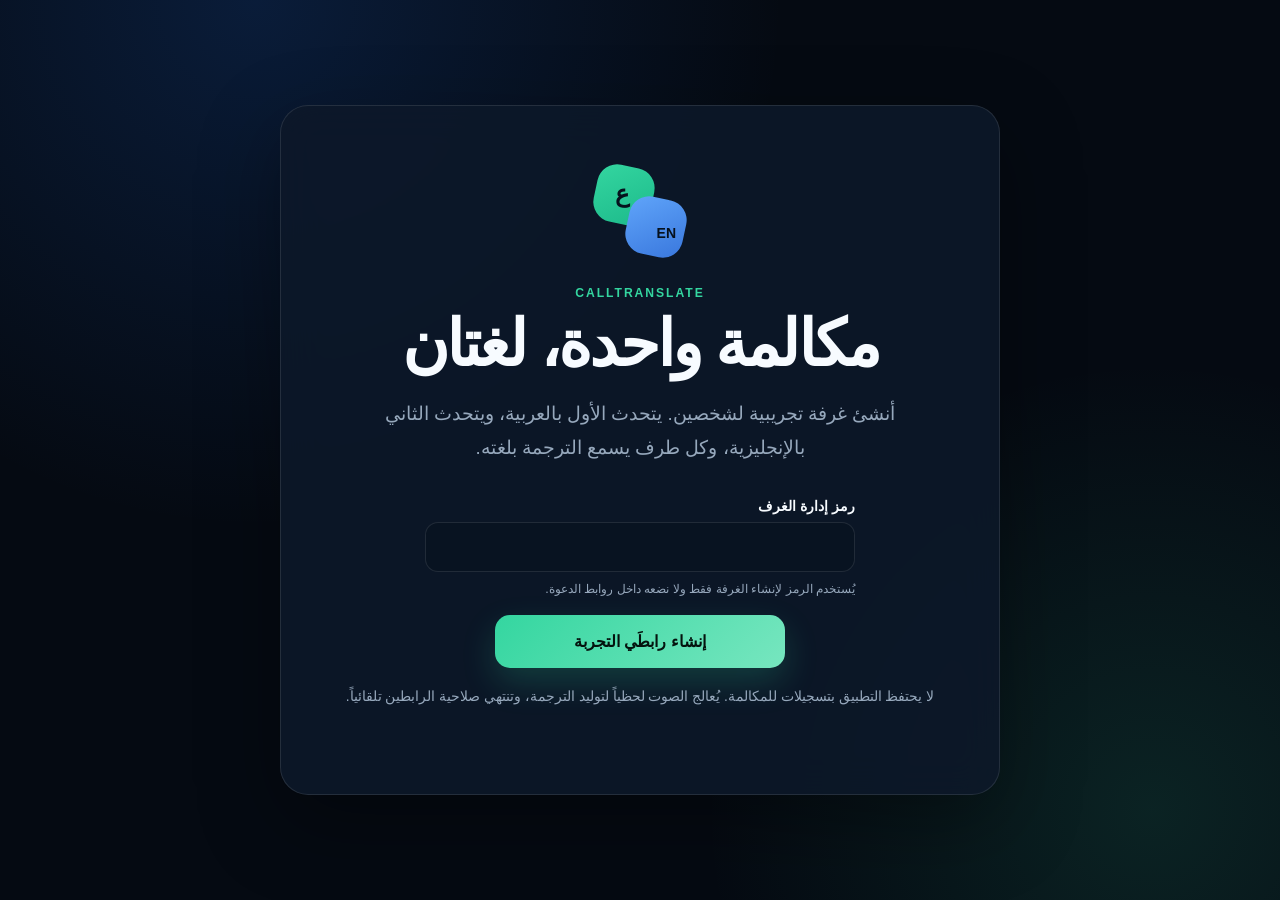
==== static/index.html @ dfcd14ac "Build secure realtime translated WebRTC calls" ====
<!doctype html>
<html lang="ar" dir="rtl">
  <head>
    <meta charset="utf-8">
    <meta name="viewport" content="width=device-width, initial-scale=1, viewport-fit=cover">
    <meta name="theme-color" content="#08111f">
    <title>Calltranslate — مكالمة مترجمة</title>
    <link rel="icon" href="/static/favicon.svg" type="image/svg+xml">
    <link rel="stylesheet" href="/static/styles.css">
  </head>
  <body class="lobby-page">
    <main class="lobby-shell">
      <section class="hero-card">
        <div class="brand-mark" aria-hidden="true">
          <span>ع</span>
          <span>EN</span>
        </div>
        <p class="eyebrow">CALLTRANSLATE</p>
        <h1>مكالمة واحدة، لغتان</h1>
        <p class="hero-copy">
          أنشئ غرفة تجريبية لشخصين. يتحدث الأول بالعربية، ويتحدث الثاني
          بالإنجليزية، وكل طرف يسمع الترجمة بلغته.
        </p>

        <form class="room-form" id="createRoomForm">
          <label class="field-label" for="adminToken">رمز إدارة الغرف</label>
          <input
            class="admin-token-input"
            id="adminToken"
            name="admin-token"
            type="password"
            required
            autocomplete="off"
            autocapitalize="none"
            spellcheck="false"
            aria-describedby="adminTokenHint"
          >
          <p class="field-hint" id="adminTokenHint">
            يُستخدم الرمز لإنشاء الغرفة فقط ولا نضعه داخل روابط الدعوة.
          </p>
          <button class="primary-button large" id="createRoomButton" type="submit">
            إنشاء رابطَي التجربة
          </button>
        </form>
        <p class="privacy-note">
          لا يحتفظ التطبيق بتسجيلات للمكالمة. يُعالج الصوت لحظياً لتوليد
          الترجمة، وتنتهي صلاحية الرابطين تلقائياً.
        </p>
        <p class="inline-message" id="lobbyMessage" role="status" aria-live="polite"></p>
      </section>

      <section
        class="links-panel hidden"
        id="linksPanel"
        aria-labelledby="linksTitle"
        tabindex="-1"
      >
        <div class="panel-heading">
          <div>
            <p class="eyebrow">الغرفة جاهزة</p>
            <h2 id="linksTitle">أرسل كل رابط إلى صاحبه</h2>
          </div>
          <span class="expiry-badge" id="expiryBadge"></span>
        </div>

        <article class="link-card arabic-card">
          <div class="language-icon">ع</div>
          <div class="link-content">
            <h3>المتحدث بالعربية</h3>
            <p>يتحدث بالعربية ويسمع رد الطرف الآخر مترجماً للعربية.</p>
            <div class="link-row">
              <input id="arabicLink" type="text" readonly aria-label="رابط المتحدث بالعربية">
              <button class="copy-button" type="button" data-copy-target="arabicLink">نسخ</button>
            </div>
          </div>
        </article>

        <article class="link-card english-card" lang="en" dir="ltr">
          <div class="language-icon">EN</div>
          <div class="link-content">
            <h3>English speaker</h3>
            <p>Speaks English and hears the other person translated into English.</p>
            <div class="link-row" dir="ltr">
              <input id="englishLink" type="text" readonly aria-label="English speaker link">
              <button class="copy-button" type="button" data-copy-target="englishLink">Copy</button>
            </div>
          </div>
        </article>

        <button class="secondary-button" id="newRoomButton" type="button">
          إنشاء غرفة جديدة
        </button>
      </section>
    </main>

    <script src="/static/lobby.js" defer></script>
  </body>
</html>
---- static/styles.css ----
:root {
  color-scheme: dark;
  --background: #050a12;
  --surface: rgba(13, 25, 42, 0.88);
  --surface-strong: #111f34;
  --surface-soft: #15263f;
  --line: rgba(255, 255, 255, 0.1);
  --text: #f7fbff;
  --muted: #96a8bc;
  --accent: #34d6a0;
  --accent-strong: #16b981;
  --blue: #60a5fa;
  --danger: #f05b6d;
  --warning: #f2ba4a;
  --shadow: 0 28px 80px rgba(0, 0, 0, 0.35);
  font-family:
    Inter, ui-sans-serif, -apple-system, BlinkMacSystemFont, "Segoe UI",
    "Noto Sans Arabic", Tahoma, Arial, sans-serif;
}

* {
  box-sizing: border-box;
}

html {
  min-height: 100%;
  background: var(--background);
}

body {
  min-height: 100vh;
  margin: 0;
  color: var(--text);
  background:
    radial-gradient(circle at 20% 0%, rgba(31, 111, 235, 0.18), transparent 33rem),
    radial-gradient(circle at 90% 90%, rgba(52, 214, 160, 0.12), transparent 28rem),
    var(--background);
}

button,
input {
  font: inherit;
}

button {
  -webkit-tap-highlight-color: transparent;
}

.hidden {
  display: none !important;
}

.lobby-page {
  display: grid;
  place-items: center;
  padding:
    max(24px, env(safe-area-inset-top))
    max(18px, env(safe-area-inset-right))
    max(24px, env(safe-area-inset-bottom))
    max(18px, env(safe-area-inset-left));
}

.lobby-shell {
  width: min(720px, 100%);
}

.hero-card,
.links-panel,
.captions-panel {
  border: 1px solid var(--line);
  border-radius: 28px;
  background: var(--surface);
  box-shadow: var(--shadow);
  backdrop-filter: blur(20px);
  -webkit-backdrop-filter: blur(20px);
}

.hero-card {
  padding: clamp(28px, 7vw, 58px);
  text-align: center;
}

.brand-mark {
  position: relative;
  display: grid;
  place-items: center;
  width: 94px;
  height: 94px;
  margin: 0 auto 28px;
}

.brand-mark::before,
.brand-mark::after {
  position: absolute;
  display: grid;
  place-items: center;
  width: 58px;
  height: 58px;
  border-radius: 20px;
  content: "";
  transform: rotate(12deg);
}

.brand-mark::before {
  inset: 2px auto auto 2px;
  background: linear-gradient(145deg, var(--accent), #1cb98a);
}

.brand-mark::after {
  inset: auto 2px 2px auto;
  background: linear-gradient(145deg, var(--blue), #3977dd);
}

.brand-mark span {
  position: absolute;
  z-index: 1;
  font-weight: 800;
  color: #06111d;
}

.brand-mark span:first-child {
  top: 16px;
  left: 22px;
  font-size: 24px;
}

.brand-mark span:last-child {
  right: 11px;
  bottom: 17px;
  font-size: 14px;
}

.eyebrow {
  margin: 0 0 10px;
  color: var(--accent);
  font-size: 0.76rem;
  font-weight: 800;
  letter-spacing: 0.16em;
}

h1,
h2,
h3,
p {
  margin-top: 0;
}

.hero-card h1 {
  margin-bottom: 18px;
  font-size: clamp(2.1rem, 8vw, 4rem);
  line-height: 1.08;
  letter-spacing: -0.045em;
}

.hero-copy {
  max-width: 540px;
  margin: 0 auto 32px;
  color: var(--muted);
  font-size: clamp(1rem, 2.5vw, 1.17rem);
  line-height: 1.85;
}

.room-form {
  width: min(100%, 430px);
  margin: 0 auto;
  text-align: start;
}

.field-label {
  display: block;
  margin-bottom: 8px;
  color: var(--text);
  font-size: 0.88rem;
  font-weight: 750;
}

.admin-token-input {
  width: 100%;
  min-height: 50px;
  padding: 12px 14px;
  border: 1px solid var(--line);
  border-radius: 13px;
  color: var(--text);
  background: #081321;
  direction: ltr;
}

.admin-token-input[aria-invalid="true"] {
  border-color: var(--danger);
}

.field-hint {
  margin: 8px 0 16px;
  color: var(--muted);
  font-size: 0.78rem;
  line-height: 1.55;
}

.room-form .primary-button {
  display: block;
  margin-inline: auto;
}

.primary-button,
.secondary-button,
.copy-button {
  border: 0;
  border-radius: 15px;
  cursor: pointer;
  font-weight: 750;
  transition:
    transform 150ms ease,
    background 150ms ease,
    opacity 150ms ease;
}

.primary-button {
  color: #04130e;
  background: linear-gradient(135deg, var(--accent), #77e6bf);
  box-shadow: 0 14px 34px rgba(52, 214, 160, 0.2);
}

.primary-button.large {
  min-width: min(100%, 290px);
  padding: 17px 24px;
  font-size: 1.02rem;
}

.secondary-button {
  width: 100%;
  padding: 14px 20px;
  color: var(--text);
  background: var(--surface-soft);
}

.primary-button:hover,
.secondary-button:hover,
.copy-button:hover {
  transform: translateY(-1px);
}

.primary-button:active,
.secondary-button:active,
.copy-button:active {
  transform: translateY(1px);
}

button:disabled {
  cursor: not-allowed;
  opacity: 0.5;
  transform: none !important;
}

button:focus-visible,
input:focus-visible,
a:focus-visible {
  outline: 3px solid rgba(96, 165, 250, 0.75);
  outline-offset: 3px;
}

.privacy-note,
.inline-message {
  color: var(--muted);
  font-size: 0.86rem;
}

.privacy-note {
  margin: 20px 0 0;
}

.inline-message {
  min-height: 1.3em;
  margin: 14px 0 0;
}

.inline-message.error {
  color: #ff9ba7;
}

.links-panel {
  margin-top: 20px;
  padding: clamp(22px, 5vw, 36px);
}

.panel-heading {
  display: flex;
  gap: 18px;
  align-items: flex-start;
  justify-content: space-between;
  margin-bottom: 24px;
}

.panel-heading h2 {
  margin-bottom: 0;
  font-size: clamp(1.35rem, 4vw, 1.8rem);
}

.expiry-badge,
.role-badge {
  flex: 0 0 auto;
  padding: 8px 11px;
  border: 1px solid var(--line);
  border-radius: 999px;
  color: var(--muted);
  background: rgba(255, 255, 255, 0.04);
  font-size: 0.78rem;
  font-weight: 700;
}

.link-card {
  display: flex;
  gap: 17px;
  align-items: flex-start;
  margin-bottom: 14px;
  padding: 20px;
  border: 1px solid var(--line);
  border-radius: 20px;
  background: rgba(255, 255, 255, 0.035);
}

.language-icon {
  display: grid;
  flex: 0 0 48px;
  place-items: center;
  width: 48px;
  height: 48px;
  border-radius: 16px;
  color: #06111d;
  background: var(--accent);
  font-weight: 900;
}

.english-card .language-icon {
  background: var(--blue);
  font-size: 0.78rem;
}

.english-card {
  text-align: left;
}

.link-content {
  min-width: 0;
  flex: 1;
}

.link-content h3 {
  margin-bottom: 5px;
  font-size: 1rem;
}

.link-content p {
  margin-bottom: 13px;
  color: var(--muted);
  font-size: 0.86rem;
  line-height: 1.6;
}

.link-row {
  display: flex;
  gap: 8px;
}

.link-row input {
  min-width: 0;
  flex: 1;
  padding: 11px 12px;
  border: 1px solid var(--line);
  border-radius: 11px;
  color: #dbe9f7;
  background: #081321;
  direction: ltr;
  font-size: 0.78rem;
}

.copy-button {
  padding: 0 15px;
  color: var(--text);
  background: #25405f;
}

.links-panel .secondary-button {
  margin-top: 8px;
}

.call-page {
  padding:
    max(20px, env(safe-area-inset-top))
    max(16px, env(safe-area-inset-right))
    max(24px, env(safe-area-inset-bottom))
    max(16px, env(safe-area-inset-left));
}

.call-shell {
  width: min(680px, 100%);
  margin: 0 auto;
}

.call-header {
  display: flex;
  align-items: center;
  justify-content: space-between;
  margin-bottom: 26px;
}

.wordmark {
  color: var(--text);
  font-size: 1rem;
  font-weight: 850;
  letter-spacing: -0.02em;
  text-decoration: none;
}

.call-stage {
  display: flex;
  min-height: 440px;
  flex-direction: column;
  align-items: center;
  justify-content: center;
  padding: 30px 10px;
  text-align: center;
}

.connection-orbit {
  position: relative;
  display: grid;
  place-items: center;
  width: 154px;
  height: 154px;
  margin-bottom: 30px;
  border: 1px solid rgba(52, 214, 160, 0.17);
  border-radius: 50%;
  background: radial-gradient(circle, rgba(52, 214, 160, 0.1), transparent 65%);
}

.connection-orbit::before,
.connection-orbit::after {
  position: absolute;
  border: 1px solid rgba(52, 214, 160, 0.15);
  border-radius: inherit;
  content: "";
  opacity: 0;
}

.connection-orbit::before {
  inset: -13px;
}

.connection-orbit::after {
  inset: -28px;
}

.connection-orbit.connecting::before,
.connection-orbit.live::before,
.connection-orbit.live::after {
  animation: ripple 2.2s ease-out infinite;
}

.connection-orbit.live::after {
  animation-delay: 0.8s;
}

@keyframes ripple {
  0% {
    opacity: 0.65;
    transform: scale(0.85);
  }
  100% {
    opacity: 0;
    transform: scale(1.18);
  }
}

.participant-avatar {
  display: grid;
  place-items: center;
  width: 104px;
  height: 104px;
  border-radius: 34px;
  color: #04130e;
  background: linear-gradient(145deg, var(--accent), #79ecc3);
  box-shadow: 0 20px 55px rgba(52, 214, 160, 0.2);
  font-size: 2.2rem;
  font-weight: 900;
}

.call-stage h1 {
  margin-bottom: 10px;
  font-size: clamp(1.65rem, 7vw, 2.55rem);
  letter-spacing: -0.035em;
}

.status-line {
  min-height: 1.6em;
  margin-bottom: 6px;
  color: var(--muted);
}

.call-timer {
  margin-bottom: 25px;
  color: #d8e4ef;
  font-variant-numeric: tabular-nums;
  letter-spacing: 0.08em;
}

.call-controls {
  display: flex;
  gap: 28px;
  align-items: center;
  justify-content: center;
}

.round-control {
  display: flex;
  width: 78px;
  border: 0;
  color: var(--text);
  background: transparent;
  cursor: pointer;
  flex-direction: column;
  gap: 8px;
  align-items: center;
  font-size: 0.78rem;
}

.control-icon {
  display: grid;
  place-items: center;
  width: 58px;
  height: 58px;
  border-radius: 50%;
  background: var(--surface-soft);
  font-size: 1.2rem;
}

.round-control[aria-pressed="true"] .control-icon {
  color: #07101d;
  background: var(--warning);
}

.round-control.danger .control-icon {
  background: var(--danger);
  font-size: 1.55rem;
  transform: rotate(-25deg);
}

.captions-panel {
  padding: 22px;
}

.captions-heading {
  display: flex;
  align-items: center;
  justify-content: space-between;
  margin-bottom: 17px;
}

.captions-heading h2 {
  margin: 0;
  font-size: 1.05rem;
}

.live-indicator {
  display: inline-flex;
  gap: 6px;
  align-items: center;
  color: var(--muted);
  font-size: 0.72rem;
  font-weight: 750;
}

.live-indicator i {
  width: 7px;
  height: 7px;
  border-radius: 50%;
  background: var(--muted);
}

.live-indicator.active i {
  background: var(--accent);
  box-shadow: 0 0 0 5px rgba(52, 214, 160, 0.1);
}

.caption-block {
  min-height: 94px;
  padding: 16px;
  border: 1px solid var(--line);
  border-radius: 16px;
  background: rgba(255, 255, 255, 0.03);
}

.caption-block + .caption-block {
  margin-top: 10px;
}

.translated-caption {
  border-color: rgba(52, 214, 160, 0.22);
  background: rgba(52, 214, 160, 0.055);
}

.caption-label {
  display: block;
  margin-bottom: 8px;
  color: var(--muted);
  font-size: 0.7rem;
  font-weight: 800;
  letter-spacing: 0.07em;
  text-transform: uppercase;
}

.caption-block p {
  min-height: 1.5em;
  margin: 0;
  color: #dde8f4;
  line-height: 1.65;
  white-space: pre-wrap;
}

.caption-block p[dir="ltr"] {
  text-align: left;
}

.caption-block p[dir="rtl"] {
  text-align: right;
}

.translated-caption p {
  color: var(--text);
  font-size: 1.05rem;
  font-weight: 650;
}

.headset-note {
  margin: 16px auto 0;
  color: var(--muted);
  font-size: 0.8rem;
  line-height: 1.65;
  text-align: center;
}

.error-banner {
  margin: 0 0 15px;
  padding: 13px 15px;
  border: 1px solid rgba(240, 91, 109, 0.35);
  border-radius: 14px;
  color: #ffc3ca;
  background: rgba(240, 91, 109, 0.09);
  font-size: 0.86rem;
  line-height: 1.6;
}

@media (max-width: 560px) {
  .hero-card,
  .links-panel,
  .captions-panel {
    border-radius: 22px;
  }

  .panel-heading {
    flex-direction: column;
  }

  .link-card {
    padding: 16px;
  }

  .language-icon {
    flex-basis: 42px;
    width: 42px;
    height: 42px;
    border-radius: 14px;
  }

  .link-row {
    flex-direction: column;
  }

  .copy-button {
    padding: 11px 14px;
  }

  .call-stage {
    min-height: 400px;
  }

  .connection-orbit {
    width: 136px;
    height: 136px;
  }

  .participant-avatar {
    width: 92px;
    height: 92px;
    border-radius: 30px;
  }
}

@media (prefers-reduced-motion: reduce) {
  *,
  *::before,
  *::after {
    scroll-behavior: auto !important;
    animation-duration: 0.01ms !important;
    animation-iteration-count: 1 !important;
    transition-duration: 0.01ms !important;
  }
}
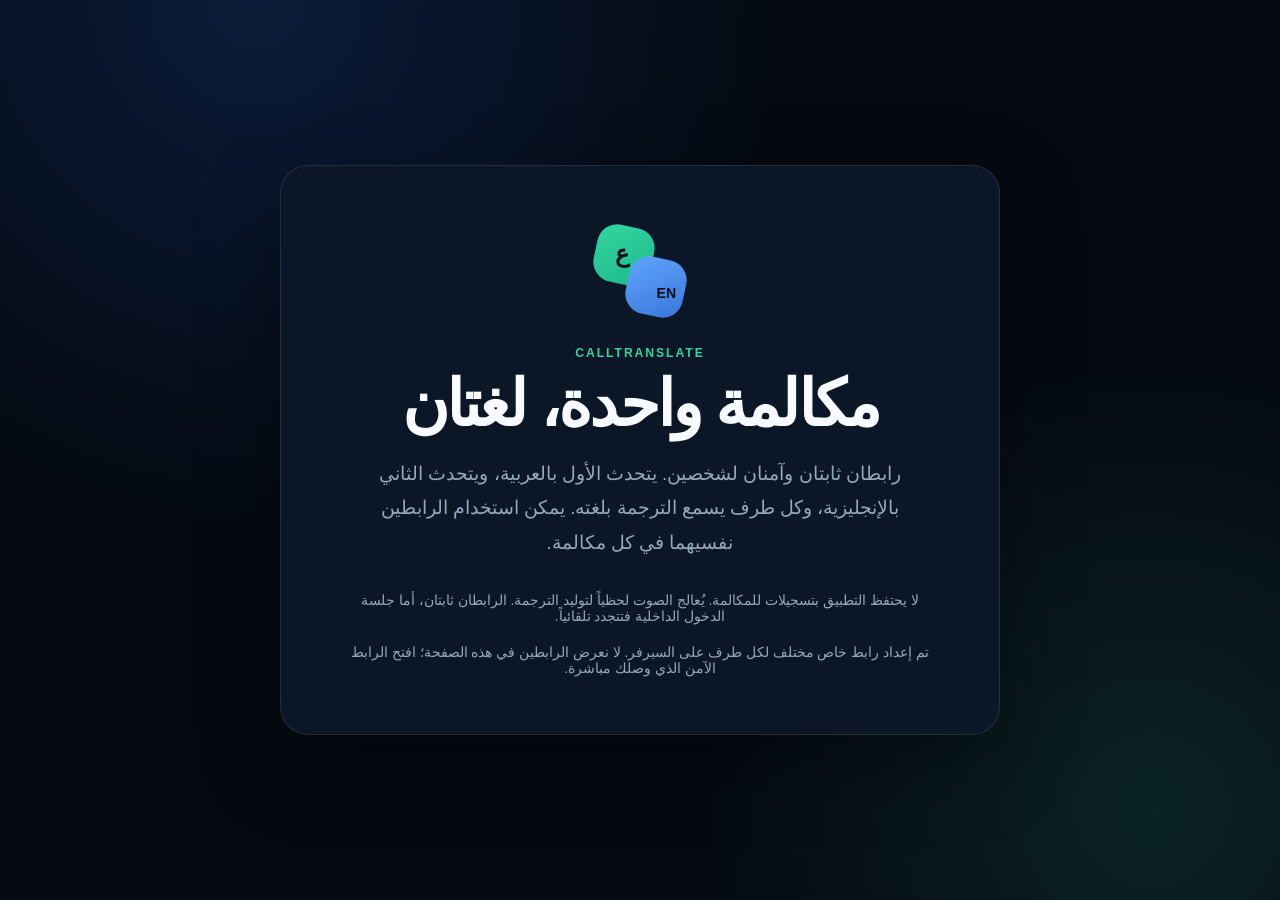
==== commit eae487f1: "Add permanent HTTPS participant links" ====
--- a/static/index.html
+++ b/static/index.html
@@ -18,81 +18,19 @@
         <p class="eyebrow">CALLTRANSLATE</p>
         <h1>مكالمة واحدة، لغتان</h1>
         <p class="hero-copy">
-          أنشئ غرفة تجريبية لشخصين. يتحدث الأول بالعربية، ويتحدث الثاني
-          بالإنجليزية، وكل طرف يسمع الترجمة بلغته.
+          رابطان ثابتان وآمنان لشخصين. يتحدث الأول بالعربية، ويتحدث الثاني
+          بالإنجليزية، وكل طرف يسمع الترجمة بلغته. يمكن استخدام الرابطين
+          نفسيهما في كل مكالمة.
         </p>
-
-        <form class="room-form" id="createRoomForm">
-          <label class="field-label" for="adminToken">رمز إدارة الغرف</label>
-          <input
-            class="admin-token-input"
-            id="adminToken"
-            name="admin-token"
-            type="password"
-            required
-            autocomplete="off"
-            autocapitalize="none"
-            spellcheck="false"
-            aria-describedby="adminTokenHint"
-          >
-          <p class="field-hint" id="adminTokenHint">
-            يُستخدم الرمز لإنشاء الغرفة فقط ولا نضعه داخل روابط الدعوة.
-          </p>
-          <button class="primary-button large" id="createRoomButton" type="submit">
-            إنشاء رابطَي التجربة
-          </button>
-        </form>
         <p class="privacy-note">
           لا يحتفظ التطبيق بتسجيلات للمكالمة. يُعالج الصوت لحظياً لتوليد
-          الترجمة، وتنتهي صلاحية الرابطين تلقائياً.
+          الترجمة. الرابطان ثابتان، أما جلسة الدخول الداخلية فتتجدد تلقائياً.
         </p>
-        <p class="inline-message" id="lobbyMessage" role="status" aria-live="polite"></p>
-      </section>
-
-      <section
-        class="links-panel hidden"
-        id="linksPanel"
-        aria-labelledby="linksTitle"
-        tabindex="-1"
-      >
-        <div class="panel-heading">
-          <div>
-            <p class="eyebrow">الغرفة جاهزة</p>
-            <h2 id="linksTitle">أرسل كل رابط إلى صاحبه</h2>
-          </div>
-          <span class="expiry-badge" id="expiryBadge"></span>
-        </div>
-
-        <article class="link-card arabic-card">
-          <div class="language-icon">ع</div>
-          <div class="link-content">
-            <h3>المتحدث بالعربية</h3>
-            <p>يتحدث بالعربية ويسمع رد الطرف الآخر مترجماً للعربية.</p>
-            <div class="link-row">
-              <input id="arabicLink" type="text" readonly aria-label="رابط المتحدث بالعربية">
-              <button class="copy-button" type="button" data-copy-target="arabicLink">نسخ</button>
-            </div>
-          </div>
-        </article>
-
-        <article class="link-card english-card" lang="en" dir="ltr">
-          <div class="language-icon">EN</div>
-          <div class="link-content">
-            <h3>English speaker</h3>
-            <p>Speaks English and hears the other person translated into English.</p>
-            <div class="link-row" dir="ltr">
-              <input id="englishLink" type="text" readonly aria-label="English speaker link">
-              <button class="copy-button" type="button" data-copy-target="englishLink">Copy</button>
-            </div>
-          </div>
-        </article>
-
-        <button class="secondary-button" id="newRoomButton" type="button">
-          إنشاء غرفة جديدة
-        </button>
+        <p class="privacy-note">
+          تم إعداد رابط خاص مختلف لكل طرف على السيرفر. لا نعرض الرابطين في
+          هذه الصفحة؛ افتح الرابط الآمن الذي وصلك مباشرة.
+        </p>
       </section>
     </main>
-
-    <script src="/static/lobby.js" defer></script>
   </body>
 </html>
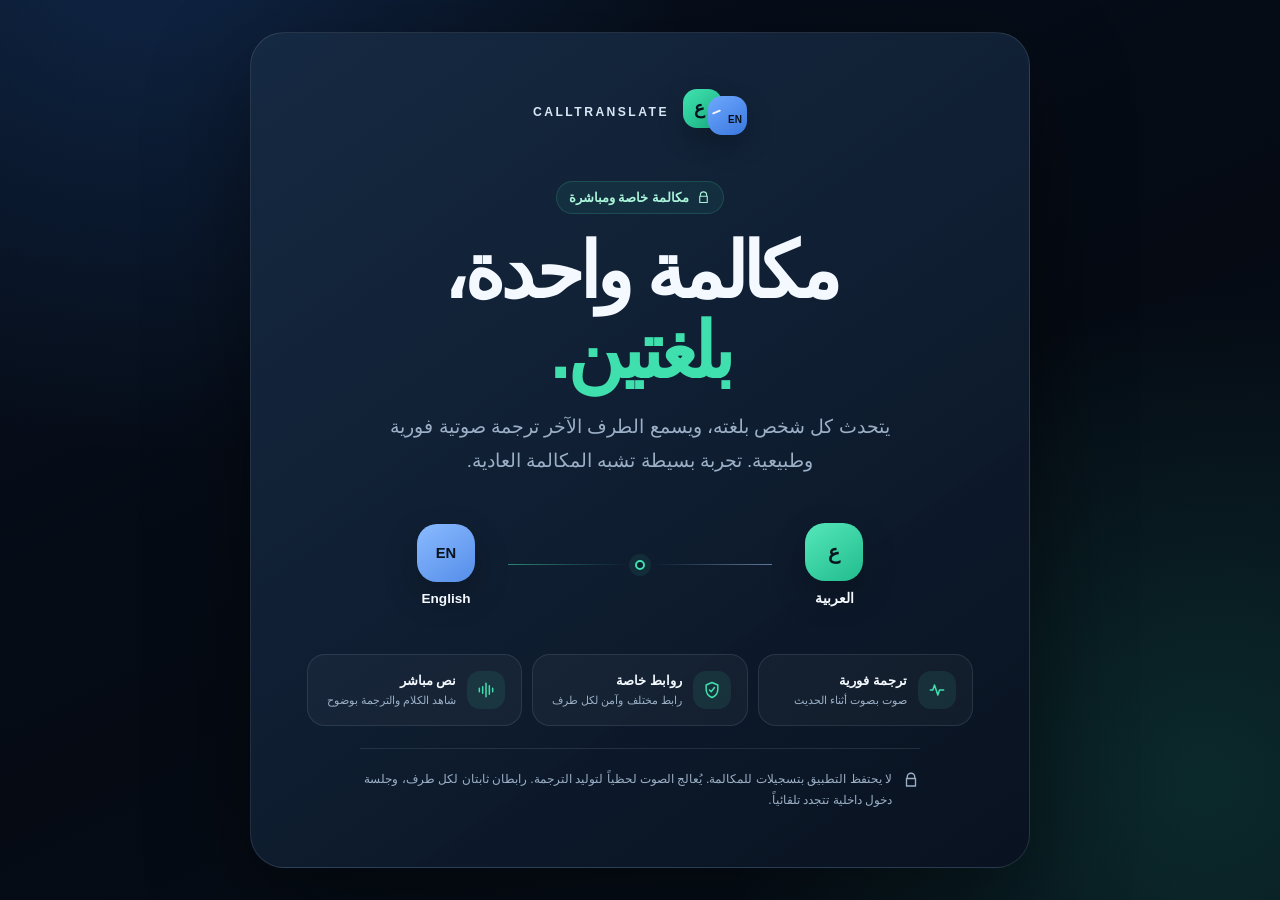
==== commit d4ddd0d3: "Polish mobile call interface" ====
--- a/static/index.html
+++ b/static/index.html
@@ -3,33 +3,85 @@
   <head>
     <meta charset="utf-8">
     <meta name="viewport" content="width=device-width, initial-scale=1, viewport-fit=cover">
-    <meta name="theme-color" content="#08111f">
+    <meta name="theme-color" content="#07111f">
     <title>Calltranslate — مكالمة مترجمة</title>
     <link rel="icon" href="/static/favicon.svg" type="image/svg+xml">
     <link rel="stylesheet" href="/static/styles.css">
   </head>
   <body class="lobby-page">
+    <div class="ambient-light ambient-light-top" aria-hidden="true"></div>
+    <div class="ambient-light ambient-light-bottom" aria-hidden="true"></div>
+
     <main class="lobby-shell">
       <section class="hero-card">
-        <div class="brand-mark" aria-hidden="true">
-          <span>ع</span>
-          <span>EN</span>
+        <div class="lobby-brand">
+          <div class="brand-mark" aria-hidden="true">
+            <span>ع</span><i></i><span>EN</span>
+          </div>
+          <p class="eyebrow">CALLTRANSLATE</p>
         </div>
-        <p class="eyebrow">CALLTRANSLATE</p>
-        <h1>مكالمة واحدة، لغتان</h1>
-        <p class="hero-copy">
-          رابطان ثابتان وآمنان لشخصين. يتحدث الأول بالعربية، ويتحدث الثاني
-          بالإنجليزية، وكل طرف يسمع الترجمة بلغته. يمكن استخدام الرابطين
-          نفسيهما في كل مكالمة.
-        </p>
-        <p class="privacy-note">
-          لا يحتفظ التطبيق بتسجيلات للمكالمة. يُعالج الصوت لحظياً لتوليد
-          الترجمة. الرابطان ثابتان، أما جلسة الدخول الداخلية فتتجدد تلقائياً.
-        </p>
-        <p class="privacy-note">
-          تم إعداد رابط خاص مختلف لكل طرف على السيرفر. لا نعرض الرابطين في
-          هذه الصفحة؛ افتح الرابط الآمن الذي وصلك مباشرة.
-        </p>
+
+        <div class="hero-copy-wrap">
+          <span class="secure-chip">
+            <svg viewBox="0 0 24 24" aria-hidden="true">
+              <path d="M7 10V8a5 5 0 0 1 10 0v2M6 10h12v10H6z"></path>
+            </svg>
+            مكالمة خاصة ومباشرة
+          </span>
+          <h1>مكالمة واحدة،<br><span>بلغتين.</span></h1>
+          <p class="hero-copy">
+            يتحدث كل شخص بلغته، ويسمع الطرف الآخر ترجمة صوتية فورية وطبيعية.
+            تجربة بسيطة تشبه المكالمة العادية.
+          </p>
+        </div>
+
+        <div class="language-route" aria-label="ترجمة بين العربية والإنجليزية">
+          <div class="language-person">
+            <span class="language-avatar arabic-avatar">ع</span>
+            <strong>العربية</strong>
+          </div>
+          <div class="route-line" aria-hidden="true">
+            <span></span><i></i><span></span>
+          </div>
+          <div class="language-person">
+            <span class="language-avatar english-avatar">EN</span>
+            <strong>English</strong>
+          </div>
+        </div>
+
+        <div class="feature-grid">
+          <article class="feature-card">
+            <span class="feature-icon" aria-hidden="true">
+              <svg viewBox="0 0 24 24"><path d="M4 12h3l2-6 4 12 2-6h5"></path></svg>
+            </span>
+            <div><strong>ترجمة فورية</strong><small>صوت بصوت أثناء الحديث</small></div>
+          </article>
+          <article class="feature-card">
+            <span class="feature-icon" aria-hidden="true">
+              <svg viewBox="0 0 24 24">
+                <path d="M12 3 5 6v5c0 4.6 2.8 8.2 7 10 4.2-1.8 7-5.4 7-10V6l-7-3Z"></path>
+                <path d="m9 12 2 2 4-5"></path>
+              </svg>
+            </span>
+            <div><strong>روابط خاصة</strong><small>رابط مختلف وآمن لكل طرف</small></div>
+          </article>
+          <article class="feature-card">
+            <span class="feature-icon" aria-hidden="true">
+              <svg viewBox="0 0 24 24"><path d="M12 4v16M8 8v8M4 10v4M16 7v10M20 10v4"></path></svg>
+            </span>
+            <div><strong>نص مباشر</strong><small>شاهد الكلام والترجمة بوضوح</small></div>
+          </article>
+        </div>
+
+        <div class="privacy-note">
+          <svg viewBox="0 0 24 24" aria-hidden="true">
+            <path d="M7 10V8a5 5 0 0 1 10 0v2M6 10h12v10H6z"></path>
+          </svg>
+          <p>
+            لا يحتفظ التطبيق بتسجيلات للمكالمة. يُعالج الصوت لحظياً لتوليد
+            الترجمة. رابطان ثابتان لكل طرف، وجلسة دخول داخلية تتجدد تلقائياً.
+          </p>
+        </div>
       </section>
     </main>
   </body>
--- a/static/styles.css
+++ b/static/styles.css
@@ -705,3 +705,1213 @@
     transition-duration: 0.01ms !important;
   }
 }
+
+/* Mobile-first call interface refresh. */
+:root {
+  --background: #050b15;
+  --surface: rgba(14, 27, 45, 0.82);
+  --surface-strong: #102138;
+  --surface-soft: rgba(28, 49, 76, 0.84);
+  --line: rgba(211, 232, 255, 0.11);
+  --text: #f4f9ff;
+  --muted: #9bb0c7;
+  --accent: #40e0ae;
+  --accent-strong: #20bd8c;
+  --blue: #6ea8ff;
+  --danger: #ff6074;
+  --warning: #ffc45d;
+  --state-color: #9bb0c7;
+  --state-glow: rgba(155, 176, 199, 0.18);
+  --shadow: 0 28px 90px rgba(0, 0, 0, 0.38);
+}
+
+html,
+body {
+  min-height: 100%;
+}
+
+body {
+  position: relative;
+  overflow-x: hidden;
+  background:
+    radial-gradient(circle at 12% -10%, rgba(48, 119, 219, 0.22), transparent 34rem),
+    radial-gradient(circle at 94% 86%, rgba(40, 199, 153, 0.14), transparent 30rem),
+    linear-gradient(155deg, #07101e 0%, #050a13 54%, #07111b 100%);
+}
+
+svg {
+  display: block;
+  width: 1em;
+  height: 1em;
+  fill: none;
+  stroke: currentColor;
+  stroke-linecap: round;
+  stroke-linejoin: round;
+  stroke-width: 1.8;
+}
+
+.ambient-light {
+  position: fixed;
+  z-index: -1;
+  width: 18rem;
+  height: 18rem;
+  border-radius: 50%;
+  opacity: 0.26;
+  filter: blur(70px);
+  pointer-events: none;
+}
+
+.ambient-light-top {
+  top: -8rem;
+  left: -6rem;
+  background: #2d7ee5;
+}
+
+.ambient-light-bottom {
+  right: -8rem;
+  bottom: -8rem;
+  background: #23c997;
+}
+
+/* Landing page */
+.lobby-page {
+  min-height: 100svh;
+  min-height: 100dvh;
+  padding:
+    max(22px, env(safe-area-inset-top))
+    max(18px, env(safe-area-inset-right))
+    max(22px, env(safe-area-inset-bottom))
+    max(18px, env(safe-area-inset-left));
+}
+
+.lobby-shell {
+  width: min(780px, 100%);
+}
+
+.hero-card {
+  overflow: hidden;
+  padding: clamp(28px, 6vw, 56px);
+  border-color: rgba(210, 233, 255, 0.12);
+  border-radius: 34px;
+  background:
+    linear-gradient(145deg, rgba(23, 43, 69, 0.91), rgba(8, 18, 32, 0.94)),
+    var(--surface);
+  box-shadow: 0 34px 100px rgba(0, 0, 0, 0.42);
+}
+
+.lobby-brand {
+  display: flex;
+  align-items: center;
+  justify-content: center;
+  gap: 14px;
+  margin-bottom: clamp(28px, 5vw, 46px);
+}
+
+.lobby-brand .eyebrow {
+  margin: 0;
+  color: #d9e7f6;
+  letter-spacing: 0.2em;
+}
+
+.brand-mark {
+  width: 64px;
+  height: 46px;
+  margin: 0;
+}
+
+.brand-mark::before,
+.brand-mark::after {
+  width: 39px;
+  height: 39px;
+  border-radius: 14px;
+  transform: none;
+  box-shadow: 0 10px 28px rgba(0, 0, 0, 0.2);
+}
+
+.brand-mark::before {
+  inset: 0 auto auto 0;
+}
+
+.brand-mark::after {
+  inset: auto 0 0 auto;
+}
+
+.brand-mark span:first-child {
+  top: 8px;
+  left: 11px;
+  font-size: 18px;
+}
+
+.brand-mark span:last-child {
+  right: 5px;
+  bottom: 10px;
+  font-size: 10px;
+}
+
+.brand-mark i {
+  position: absolute;
+  z-index: 2;
+  top: 22px;
+  left: 29px;
+  width: 9px;
+  height: 2px;
+  border-radius: 99px;
+  background: rgba(255, 255, 255, 0.9);
+  transform: rotate(-22deg);
+}
+
+.hero-copy-wrap {
+  text-align: center;
+}
+
+.secure-chip {
+  display: inline-flex;
+  align-items: center;
+  gap: 7px;
+  margin-bottom: 18px;
+  padding: 8px 12px;
+  border: 1px solid rgba(64, 224, 174, 0.17);
+  border-radius: 999px;
+  color: #aaf4da;
+  background: rgba(64, 224, 174, 0.07);
+  font-size: 0.8rem;
+  font-weight: 750;
+}
+
+.secure-chip svg {
+  width: 15px;
+  height: 15px;
+}
+
+.hero-card h1 {
+  margin-bottom: 18px;
+  font-size: clamp(2.45rem, 8vw, 4.8rem);
+  line-height: 1.04;
+  letter-spacing: -0.055em;
+}
+
+.hero-card h1 span {
+  color: var(--accent);
+}
+
+.hero-copy {
+  max-width: 560px;
+  margin-bottom: clamp(28px, 5vw, 44px);
+  font-size: clamp(1rem, 2.5vw, 1.18rem);
+}
+
+.language-route {
+  display: grid;
+  grid-template-columns: 92px minmax(100px, 1fr) 92px;
+  align-items: center;
+  gap: 16px;
+  width: min(480px, 100%);
+  margin: 0 auto clamp(30px, 6vw, 48px);
+}
+
+.language-person {
+  display: grid;
+  justify-items: center;
+  gap: 9px;
+  font-size: 0.85rem;
+}
+
+.language-avatar {
+  display: grid;
+  place-items: center;
+  width: 58px;
+  height: 58px;
+  border-radius: 20px;
+  color: #07131f;
+  font-size: 1.25rem;
+  font-weight: 900;
+  box-shadow: 0 14px 34px rgba(0, 0, 0, 0.24);
+}
+
+.arabic-avatar {
+  background: linear-gradient(145deg, #55e7b9, #21bc8e);
+}
+
+.english-avatar {
+  background: linear-gradient(145deg, #8abbff, #558de9);
+  font-size: 0.92rem;
+}
+
+.route-line {
+  display: grid;
+  grid-template-columns: 1fr auto 1fr;
+  align-items: center;
+  gap: 7px;
+}
+
+.route-line span {
+  height: 1px;
+  background: linear-gradient(90deg, transparent, rgba(165, 208, 255, 0.52));
+}
+
+.route-line span:last-child {
+  background: linear-gradient(90deg, rgba(64, 224, 174, 0.52), transparent);
+}
+
+.route-line i {
+  width: 10px;
+  height: 10px;
+  border: 2px solid var(--accent);
+  border-radius: 50%;
+  box-shadow: 0 0 0 6px rgba(64, 224, 174, 0.08);
+}
+
+.feature-grid {
+  display: grid;
+  grid-template-columns: repeat(3, 1fr);
+  gap: 10px;
+}
+
+.feature-card {
+  display: flex;
+  min-width: 0;
+  align-items: center;
+  gap: 11px;
+  padding: 16px;
+  border: 1px solid var(--line);
+  border-radius: 18px;
+  text-align: start;
+  background: rgba(255, 255, 255, 0.035);
+}
+
+.feature-icon {
+  display: grid;
+  flex: 0 0 38px;
+  place-items: center;
+  width: 38px;
+  height: 38px;
+  border-radius: 13px;
+  color: var(--accent);
+  background: rgba(64, 224, 174, 0.09);
+}
+
+.feature-icon svg {
+  width: 20px;
+  height: 20px;
+}
+
+.feature-card strong,
+.feature-card small {
+  display: block;
+}
+
+.feature-card strong {
+  margin-bottom: 4px;
+  font-size: 0.84rem;
+}
+
+.feature-card small {
+  color: var(--muted);
+  font-size: 0.7rem;
+  line-height: 1.45;
+}
+
+.hero-card > .privacy-note {
+  display: flex;
+  align-items: flex-start;
+  gap: 10px;
+  max-width: 560px;
+  margin: 22px auto 0;
+  padding-top: 20px;
+  border-top: 1px solid var(--line);
+  text-align: start;
+}
+
+.hero-card > .privacy-note svg {
+  flex: 0 0 18px;
+  width: 18px;
+  height: 18px;
+  margin-top: 2px;
+  color: var(--muted);
+}
+
+.hero-card > .privacy-note p {
+  margin: 0;
+  color: var(--muted);
+  font-size: 0.77rem;
+  line-height: 1.7;
+}
+
+/* Active call */
+.call-page {
+  --state-color: #9bb0c7;
+  --state-glow: rgba(155, 176, 199, 0.16);
+  min-height: 100svh;
+  min-height: 100dvh;
+  padding:
+    max(14px, env(safe-area-inset-top))
+    max(14px, env(safe-area-inset-right))
+    max(16px, env(safe-area-inset-bottom))
+    max(14px, env(safe-area-inset-left));
+}
+
+.call-page[data-call-state="waiting"] {
+  --state-color: #75aaff;
+  --state-glow: rgba(117, 170, 255, 0.2);
+}
+
+.call-page[data-call-state="connecting"],
+.call-page[data-call-state="permission"] {
+  --state-color: #71c9ff;
+  --state-glow: rgba(113, 201, 255, 0.2);
+}
+
+.call-page[data-call-state="live"] {
+  --state-color: var(--accent);
+  --state-glow: rgba(64, 224, 174, 0.2);
+}
+
+.call-page[data-call-state="reconnecting"] {
+  --state-color: var(--warning);
+  --state-glow: rgba(255, 196, 93, 0.2);
+}
+
+.call-page[data-call-state="error"] {
+  --state-color: #ff7f90;
+  --state-glow: rgba(255, 96, 116, 0.2);
+}
+
+.call-shell {
+  display: grid;
+  width: min(720px, 100%);
+  min-height: calc(100svh - max(30px, env(safe-area-inset-top) + env(safe-area-inset-bottom)));
+  min-height: calc(100dvh - max(30px, env(safe-area-inset-top) + env(safe-area-inset-bottom)));
+  grid-template-rows: auto minmax(320px, 1fr) auto auto auto;
+  gap: 12px;
+  margin: 0 auto;
+}
+
+.call-header {
+  min-height: 42px;
+  margin: 0;
+}
+
+.wordmark {
+  display: inline-flex;
+  align-items: center;
+  gap: 8px;
+  min-height: 42px;
+  padding: 0 6px;
+  border-radius: 12px;
+  color: #dce9f7;
+  font-size: 0.9rem;
+}
+
+.wordmark-icon {
+  display: grid;
+  place-items: center;
+  width: 28px;
+  height: 28px;
+  border: 1px solid var(--line);
+  border-radius: 10px;
+  background: rgba(255, 255, 255, 0.035);
+}
+
+.wordmark-icon svg {
+  width: 17px;
+  height: 17px;
+}
+
+.wordmark[aria-disabled="true"] {
+  pointer-events: none;
+  opacity: 0.48;
+}
+
+.role-badge {
+  padding: 8px 12px;
+  border-color: color-mix(in srgb, var(--state-color) 24%, transparent);
+  color: #d9e8f6;
+  background: rgba(255, 255, 255, 0.035);
+  font-size: 0.76rem;
+}
+
+.call-stage {
+  min-height: 0;
+  justify-content: center;
+  gap: 9px;
+  padding: 8px 10px 12px;
+}
+
+.call-identity {
+  display: grid;
+  min-height: 180px;
+  place-items: center;
+}
+
+.connection-orbit {
+  width: 158px;
+  height: 158px;
+  margin: 0;
+  border: 0;
+  background: radial-gradient(circle, var(--state-glow), transparent 68%);
+  transition: transform 180ms ease;
+}
+
+.connection-orbit::before,
+.connection-orbit::after {
+  display: none;
+}
+
+.orbit-ring {
+  position: absolute;
+  inset: 1px;
+  border: 1px solid color-mix(in srgb, var(--state-color) 24%, transparent);
+  border-radius: 50%;
+  opacity: 0.52;
+}
+
+.orbit-ring-two {
+  inset: 13px;
+  opacity: 0.42;
+}
+
+.orbit-ring-three {
+  inset: 26px;
+  opacity: 0.3;
+}
+
+.call-page[data-call-state="waiting"] .orbit-ring-one,
+.call-page[data-call-state="connecting"] .orbit-ring-one,
+.call-page[data-call-state="permission"] .orbit-ring-one {
+  animation: call-breathe 2.4s ease-in-out infinite;
+}
+
+.call-page[data-call-state="connecting"] .orbit-ring-two,
+.call-page[data-call-state="permission"] .orbit-ring-two {
+  animation: call-breathe 2.4s 0.55s ease-in-out infinite;
+}
+
+@keyframes call-breathe {
+  0%, 100% { opacity: 0.22; transform: scale(0.94); }
+  50% { opacity: 0.72; transform: scale(1.04); }
+}
+
+.participant-avatar {
+  position: relative;
+  z-index: 2;
+  width: 106px;
+  height: 106px;
+  border: 1px solid rgba(255, 255, 255, 0.24);
+  border-radius: 36px;
+  color: #06131f;
+  background: linear-gradient(145deg, #8fc0ff, #5b91ec);
+  box-shadow:
+    0 22px 54px rgba(43, 105, 202, 0.26),
+    inset 0 1px 0 rgba(255, 255, 255, 0.35);
+  font-size: 2rem;
+}
+
+html[lang="en"] .participant-avatar {
+  background: linear-gradient(145deg, #6aebc3, #24bf90);
+  box-shadow:
+    0 22px 54px rgba(36, 191, 144, 0.23),
+    inset 0 1px 0 rgba(255, 255, 255, 0.35);
+}
+
+.avatar-status {
+  position: absolute;
+  z-index: 4;
+  right: 27px;
+  bottom: 28px;
+  width: 14px;
+  height: 14px;
+  border: 3px solid #091421;
+  border-radius: 50%;
+  background: var(--state-color);
+  box-shadow: 0 0 0 5px var(--state-glow);
+}
+
+.voice-bars {
+  position: absolute;
+  z-index: 5;
+  right: 7px;
+  bottom: 3px;
+  display: flex;
+  width: 46px;
+  height: 28px;
+  align-items: center;
+  justify-content: center;
+  gap: 3px;
+  border: 1px solid rgba(255, 255, 255, 0.13);
+  border-radius: 999px;
+  background: rgba(7, 17, 30, 0.9);
+  box-shadow: 0 9px 24px rgba(0, 0, 0, 0.3);
+  opacity: 0;
+  transform: translateY(4px) scale(0.9);
+  transition: opacity 160ms ease, transform 160ms ease;
+}
+
+.voice-bars i {
+  width: 3px;
+  height: 5px;
+  border-radius: 99px;
+  background: var(--accent);
+}
+
+.call-page.remote-speaking .voice-bars {
+  opacity: 1;
+  transform: translateY(0) scale(1);
+}
+
+.call-page.remote-speaking .voice-bars i {
+  animation: voice-level 580ms ease-in-out infinite alternate;
+}
+
+.call-page.remote-speaking .voice-bars i:nth-child(2),
+.call-page.remote-speaking .voice-bars i:nth-child(4) {
+  animation-delay: -260ms;
+}
+
+.call-page.remote-speaking .voice-bars i:nth-child(3) {
+  animation-delay: -410ms;
+}
+
+.call-page.remote-speaking .connection-orbit {
+  transform: scale(1.025);
+}
+
+@keyframes voice-level {
+  from { height: 5px; }
+  to { height: 17px; }
+}
+
+.direction-pill {
+  margin: 1px 0 3px;
+  padding: 6px 10px;
+  border: 1px solid var(--line);
+  border-radius: 999px;
+  color: #a9bed3;
+  background: rgba(255, 255, 255, 0.035);
+  font-size: 0.69rem;
+  letter-spacing: 0.11em;
+}
+
+.call-stage h1 {
+  max-width: 530px;
+  margin-bottom: 1px;
+  font-size: clamp(1.5rem, 5.5vw, 2.35rem);
+  line-height: 1.18;
+}
+
+.call-state-pill {
+  display: inline-flex;
+  min-height: 30px;
+  align-items: center;
+  gap: 8px;
+  padding: 5px 11px;
+  border: 1px solid color-mix(in srgb, var(--state-color) 20%, transparent);
+  border-radius: 999px;
+  color: var(--state-color);
+  background: var(--state-glow);
+}
+
+.state-dot {
+  flex: 0 0 7px;
+  width: 7px;
+  height: 7px;
+  border-radius: 50%;
+  background: currentColor;
+}
+
+.call-page[data-call-state="connecting"] .state-dot,
+.call-page[data-call-state="permission"] .state-dot,
+.call-page[data-call-state="reconnecting"] .state-dot {
+  animation: state-blink 1.2s ease-in-out infinite;
+}
+
+@keyframes state-blink {
+  50% { opacity: 0.28; }
+}
+
+.status-line {
+  min-height: auto;
+  margin: 0;
+  color: inherit;
+  font-size: 0.79rem;
+  font-weight: 720;
+}
+
+.call-timer {
+  margin: 0 0 8px;
+  color: #e1edf8;
+  font-size: 0.9rem;
+  font-variant-numeric: tabular-nums;
+  letter-spacing: 0.13em;
+  opacity: 0.36;
+  transition: opacity 180ms ease;
+}
+
+.call-timer.active {
+  opacity: 1;
+}
+
+.primary-button.large.join-button {
+  display: inline-flex;
+  min-width: min(100%, 260px);
+  min-height: 58px;
+  align-items: center;
+  justify-content: center;
+  gap: 10px;
+  padding: 13px 22px;
+  border-radius: 999px;
+  color: #04140f;
+  box-shadow: 0 16px 40px rgba(38, 199, 151, 0.22);
+}
+
+.button-icon {
+  display: grid;
+  place-items: center;
+  width: 30px;
+  height: 30px;
+  border-radius: 50%;
+  background: rgba(4, 20, 15, 0.09);
+}
+
+.button-icon svg {
+  width: 19px;
+  height: 19px;
+}
+
+.call-controls {
+  min-height: 82px;
+  gap: 30px;
+  padding: 7px 19px;
+  border: 1px solid var(--line);
+  border-radius: 28px;
+  background: rgba(11, 23, 39, 0.68);
+  box-shadow: 0 16px 45px rgba(0, 0, 0, 0.22);
+  backdrop-filter: blur(18px);
+  -webkit-backdrop-filter: blur(18px);
+}
+
+.round-control {
+  width: 82px;
+  min-height: 70px;
+  gap: 6px;
+  color: #dce9f7;
+  font-size: 0.75rem;
+  font-weight: 700;
+}
+
+.control-icon {
+  width: 54px;
+  height: 54px;
+  border: 1px solid rgba(255, 255, 255, 0.1);
+  background: rgba(255, 255, 255, 0.075);
+  font-size: 1.15rem;
+}
+
+.control-icon svg {
+  width: 22px;
+  height: 22px;
+}
+
+.mic-off-icon {
+  display: none;
+}
+
+.round-control[aria-pressed="true"] .mic-on-icon {
+  display: none;
+}
+
+.round-control[aria-pressed="true"] .mic-off-icon {
+  display: block;
+}
+
+.round-control[aria-pressed="true"] .control-icon {
+  color: #14100a;
+  background: var(--warning);
+}
+
+.round-control.danger .control-icon {
+  width: 58px;
+  height: 58px;
+  color: white;
+  background: linear-gradient(145deg, #ff6e80, #e94960);
+  box-shadow: 0 12px 28px rgba(233, 73, 96, 0.3);
+  font-size: 1.25rem;
+  transform: none;
+}
+
+.error-banner {
+  display: flex;
+  align-items: center;
+  justify-content: space-between;
+  gap: 12px;
+  margin: 0;
+  padding: 12px 14px;
+  border-radius: 16px;
+}
+
+.error-banner > span {
+  min-width: 0;
+}
+
+.audio-unlock-button {
+  display: inline-flex;
+  flex: 0 0 auto;
+  align-items: center;
+  justify-content: center;
+  gap: 7px;
+  min-height: 40px;
+  padding: 8px 12px;
+  border: 1px solid rgba(255, 195, 202, 0.3);
+  border-radius: 12px;
+  color: #fff2f4;
+  background: rgba(255, 255, 255, 0.09);
+  font: inherit;
+  font-size: 0.78rem;
+  font-weight: 750;
+  cursor: pointer;
+}
+
+.audio-unlock-button svg {
+  width: 18px;
+  height: 18px;
+  fill: none;
+  stroke: currentColor;
+  stroke-width: 1.9;
+  stroke-linecap: round;
+  stroke-linejoin: round;
+}
+
+.audio-unlock-button:focus-visible {
+  outline: 3px solid rgba(255, 195, 202, 0.35);
+  outline-offset: 2px;
+}
+
+.captions-panel {
+  display: flex;
+  max-height: min(330px, 34dvh);
+  min-height: 172px;
+  flex-direction: column;
+  padding: 17px;
+  border-radius: 24px;
+  background:
+    linear-gradient(145deg, rgba(20, 39, 63, 0.83), rgba(10, 22, 38, 0.9)),
+    var(--surface);
+  box-shadow: 0 22px 60px rgba(0, 0, 0, 0.28);
+}
+
+.captions-heading {
+  flex: 0 0 auto;
+  margin-bottom: 11px;
+}
+
+.captions-title-wrap {
+  display: flex;
+  align-items: center;
+  gap: 9px;
+}
+
+.captions-icon {
+  display: grid;
+  place-items: center;
+  width: 29px;
+  height: 29px;
+  border-radius: 10px;
+  color: #a9c6e4;
+  background: rgba(255, 255, 255, 0.055);
+}
+
+.captions-icon svg {
+  width: 17px;
+  height: 17px;
+}
+
+.captions-heading h2 {
+  font-size: 0.95rem;
+}
+
+.live-indicator {
+  font-size: 0.74rem;
+}
+
+.captions-stack {
+  min-height: 0;
+  overflow-y: auto;
+  overscroll-behavior: contain;
+  scrollbar-width: thin;
+}
+
+.caption-block {
+  display: flex;
+  min-height: 70px;
+  align-items: flex-start;
+  gap: 11px;
+  padding: 13px;
+  border-radius: 16px;
+}
+
+.caption-language-dot {
+  flex: 0 0 8px;
+  width: 8px;
+  height: 8px;
+  margin-top: 5px;
+  border-radius: 50%;
+  background: var(--blue);
+  box-shadow: 0 0 0 4px rgba(110, 168, 255, 0.08);
+}
+
+.translated-caption .caption-language-dot {
+  background: var(--accent);
+  box-shadow: 0 0 0 4px rgba(64, 224, 174, 0.08);
+}
+
+.caption-content {
+  min-width: 0;
+  flex: 1;
+}
+
+.caption-label {
+  margin-bottom: 5px;
+  font-size: 0.73rem;
+  letter-spacing: 0.035em;
+}
+
+.caption-block p {
+  min-height: 1.4em;
+  max-height: 5.3em;
+  overflow-y: auto;
+  color: #c3d2e2;
+  font-size: 0.9rem;
+  line-height: 1.58;
+  overflow-wrap: anywhere;
+  unicode-bidi: plaintext;
+}
+
+.translated-caption {
+  border-color: rgba(64, 224, 174, 0.2);
+  background: linear-gradient(135deg, rgba(64, 224, 174, 0.09), rgba(64, 224, 174, 0.035));
+}
+
+.translated-caption p {
+  color: var(--text);
+  font-size: clamp(1rem, 3.5vw, 1.14rem);
+  font-weight: 680;
+}
+
+.headset-note {
+  margin: 0 auto;
+  font-size: 0.74rem;
+  line-height: 1.5;
+}
+
+@media (max-width: 640px) {
+  .hero-card {
+    padding: 27px 20px;
+    border-radius: 27px;
+  }
+
+  .lobby-brand {
+    margin-bottom: 28px;
+  }
+
+  .feature-grid {
+    grid-template-columns: 1fr;
+  }
+
+  .feature-card {
+    padding: 13px 15px;
+  }
+
+  .language-route {
+    grid-template-columns: 76px minmax(72px, 1fr) 76px;
+    gap: 9px;
+  }
+
+  .call-shell {
+    grid-template-rows: auto minmax(300px, 1fr) auto auto auto;
+  }
+
+  .wordmark > span:last-child {
+    display: none;
+  }
+
+  .call-stage {
+    padding-inline: 2px;
+  }
+
+  .call-identity {
+    min-height: 150px;
+  }
+
+  .connection-orbit {
+    width: 142px;
+    height: 142px;
+  }
+
+  .participant-avatar {
+    width: 98px;
+    height: 98px;
+    border-radius: 33px;
+  }
+
+  .avatar-status {
+    right: 24px;
+    bottom: 25px;
+  }
+
+  .captions-panel {
+    min-height: 166px;
+    padding: 14px;
+    border-radius: 21px;
+  }
+}
+
+@media (max-height: 740px) {
+  .call-shell {
+    grid-template-rows: auto minmax(270px, 1fr) auto auto auto;
+    gap: 8px;
+  }
+
+  .call-identity {
+    min-height: 132px;
+  }
+
+  .connection-orbit {
+    width: 126px;
+    height: 126px;
+  }
+
+  .participant-avatar {
+    width: 86px;
+    height: 86px;
+    border-radius: 28px;
+    font-size: 1.65rem;
+  }
+
+  .avatar-status {
+    right: 20px;
+    bottom: 21px;
+  }
+
+  .call-stage {
+    gap: 5px;
+    padding-block: 1px 6px;
+  }
+
+  .call-stage h1 {
+    font-size: clamp(1.28rem, 4.8vw, 1.85rem);
+  }
+
+  .direction-pill {
+    margin: 0;
+  }
+
+  .call-timer {
+    margin-bottom: 2px;
+  }
+
+  .primary-button.large.join-button {
+    min-height: 52px;
+  }
+
+  .captions-panel {
+    max-height: 185px;
+    min-height: 148px;
+  }
+
+  .headset-note {
+    display: none;
+  }
+}
+
+@media (orientation: portrait) and (max-height: 620px) {
+  .call-page {
+    padding-block:
+      max(8px, env(safe-area-inset-top))
+      max(8px, env(safe-area-inset-bottom));
+  }
+
+  .call-shell {
+    min-height: calc(100dvh - 16px - env(safe-area-inset-top) - env(safe-area-inset-bottom));
+    gap: 6px;
+  }
+
+  .call-header,
+  .wordmark {
+    min-height: 34px;
+  }
+
+  .call-stage {
+    gap: 2px;
+    padding-block: 0 3px;
+  }
+
+  .call-identity {
+    min-height: 96px;
+  }
+
+  .connection-orbit {
+    width: 102px;
+    height: 102px;
+  }
+
+  .participant-avatar {
+    width: 70px;
+    height: 70px;
+    border-radius: 23px;
+    font-size: 1.4rem;
+  }
+
+  .avatar-status {
+    right: 14px;
+    bottom: 15px;
+  }
+
+  .direction-pill {
+    padding-block: 3px;
+  }
+
+  .call-stage h1 {
+    font-size: 1.12rem;
+    line-height: 1.12;
+  }
+
+  .call-state-pill {
+    min-height: 25px;
+    padding-block: 3px;
+  }
+
+  .call-timer {
+    margin: 0;
+    font-size: 0.78rem;
+  }
+
+  .primary-button.large.join-button {
+    min-height: 46px;
+    padding-block: 9px;
+  }
+
+  .captions-panel {
+    min-height: 136px;
+    max-height: 160px;
+    padding: 10px;
+  }
+
+  .captions-heading {
+    margin-bottom: 6px;
+  }
+
+  .caption-block {
+    min-height: 56px;
+    padding: 9px;
+  }
+
+  .caption-block + .caption-block {
+    margin-top: 7px;
+  }
+
+  .caption-label {
+    margin-bottom: 3px;
+  }
+
+  .caption-block p {
+    font-size: 0.82rem;
+    line-height: 1.4;
+  }
+
+  .translated-caption p {
+    font-size: 0.92rem;
+  }
+}
+
+@media (orientation: landscape) and (max-height: 560px) {
+  .call-page {
+    overflow: hidden;
+    padding-block:
+      max(8px, env(safe-area-inset-top))
+      max(8px, env(safe-area-inset-bottom));
+  }
+
+  .call-shell {
+    height: calc(100dvh - 16px - env(safe-area-inset-top) - env(safe-area-inset-bottom));
+    min-height: 0;
+    grid-template-columns: minmax(280px, 0.9fr) minmax(320px, 1.1fr);
+    grid-template-rows: 36px minmax(0, 1fr);
+    column-gap: 18px;
+  }
+
+  .call-header {
+    grid-column: 1 / -1;
+    min-height: 36px;
+  }
+
+  .call-stage {
+    grid-column: 1;
+    grid-row: 2;
+    gap: 2px;
+    padding-block: 0;
+  }
+
+  .call-identity {
+    min-height: 88px;
+  }
+
+  .connection-orbit {
+    width: 92px;
+    height: 92px;
+  }
+
+  .participant-avatar {
+    width: 64px;
+    height: 64px;
+    border-radius: 21px;
+    font-size: 1.4rem;
+  }
+
+  .avatar-status {
+    right: 13px;
+    bottom: 14px;
+  }
+
+  .direction-pill {
+    padding-block: 4px;
+  }
+
+  .call-stage h1 {
+    max-width: 390px;
+    font-size: clamp(1.25rem, 3.2vw, 1.65rem);
+    line-height: 1.1;
+  }
+
+  .call-state-pill {
+    min-height: 25px;
+    padding-block: 3px;
+  }
+
+  .call-timer {
+    margin: 0;
+    font-size: 0.8rem;
+  }
+
+  .primary-button.large.join-button {
+    min-height: 46px;
+    padding-block: 9px;
+  }
+
+  .captions-panel {
+    grid-column: 2;
+    grid-row: 2;
+    align-self: stretch;
+    max-height: none;
+  }
+
+  .error-banner,
+  .headset-note {
+    grid-column: 2;
+  }
+}
+
+@supports not (color: color-mix(in srgb, white, black)) {
+  .role-badge,
+  .call-state-pill {
+    border-color: rgba(155, 176, 199, 0.24);
+  }
+}
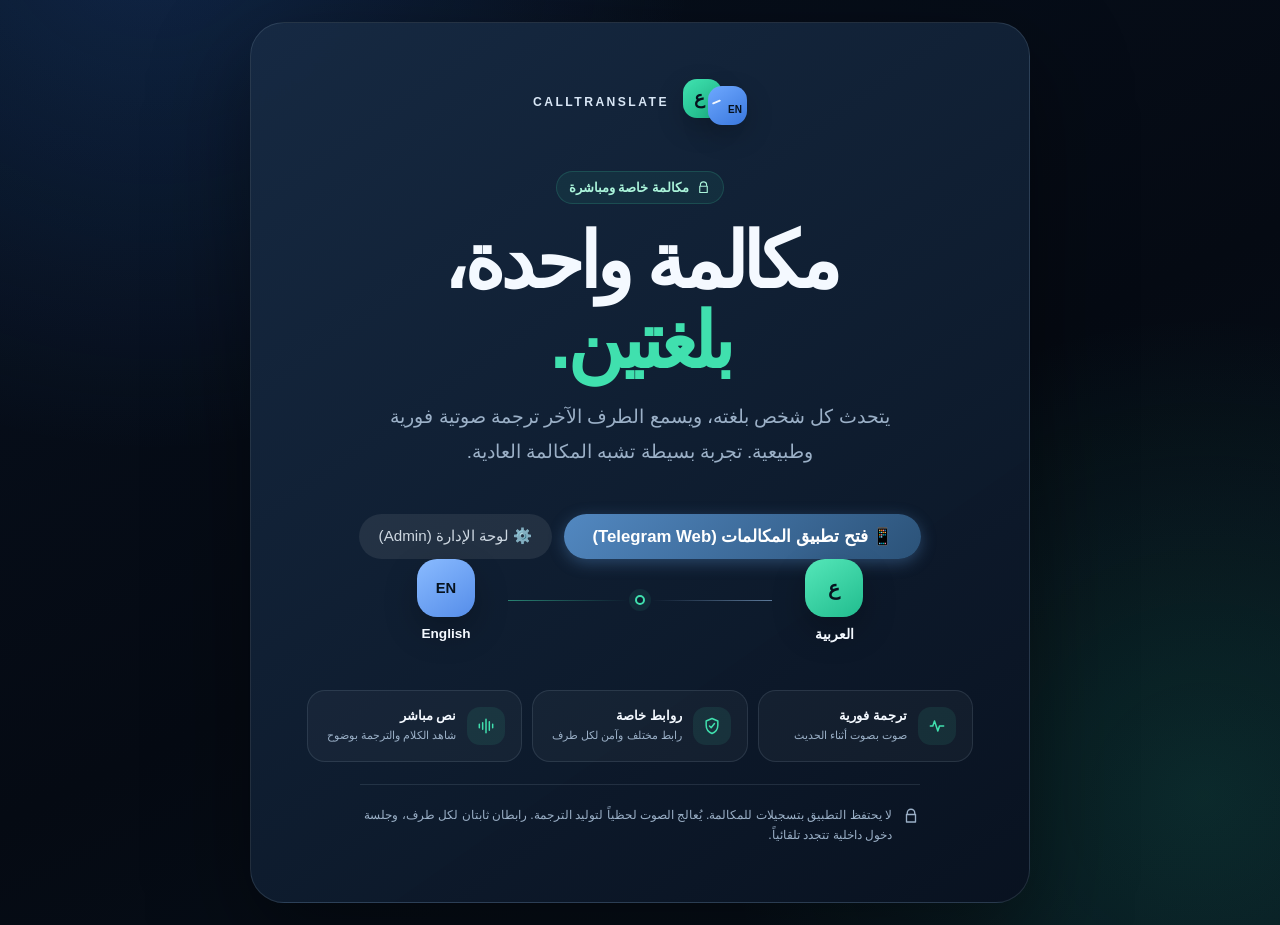
==== commit 12ff5eac: "Add Telegram-style user platform with contacts, real-time calling, and admin dashboard" ====
--- a/static/index.html
+++ b/static/index.html
@@ -33,6 +33,14 @@
             يتحدث كل شخص بلغته، ويسمع الطرف الآخر ترجمة صوتية فورية وطبيعية.
             تجربة بسيطة تشبه المكالمة العادية.
           </p>
+          <div style="margin-top: 22px; display: flex; gap: 12px; justify-content: center; flex-wrap: wrap;">
+            <a href="/app" style="display: inline-flex; align-items: center; gap: 8px; background: linear-gradient(135deg, #5288c1, #2b5278); color: white; text-decoration: none; padding: 12px 28px; border-radius: 25px; font-weight: bold; font-size: 1.05rem; box-shadow: 0 4px 15px rgba(82,136,193,0.4);">
+              <span>📱 فتح تطبيق المكالمات (Telegram Web)</span>
+            </a>
+            <a href="/admin" style="display: inline-flex; align-items: center; gap: 8px; background: rgba(255,255,255,0.08); color: #cdd7e1; text-decoration: none; padding: 12px 20px; border-radius: 25px; font-weight: 500; font-size: 0.95rem;">
+              <span>⚙️ لوحة الإدارة (Admin)</span>
+            </a>
+          </div>
         </div>
 
         <div class="language-route" aria-label="ترجمة بين العربية والإنجليزية">
--- a/static/styles.css
+++ b/static/styles.css
@@ -1350,6 +1350,122 @@
   opacity: 1;
 }
 
+.engine-selection {
+  display: flex;
+  flex-direction: column;
+  align-items: center;
+  gap: 10px;
+  margin: 10px 0 16px;
+  width: 100%;
+  max-width: 320px;
+}
+
+.engine-selection.hidden {
+  display: none !important;
+}
+
+.engine-toggle-group {
+  display: inline-flex;
+  padding: 4px;
+  background: rgba(14, 28, 48, 0.7);
+  border: 1px solid rgba(82, 128, 184, 0.25);
+  border-radius: 999px;
+  backdrop-filter: blur(12px);
+  width: 100%;
+  box-sizing: border-box;
+}
+
+.engine-btn {
+  flex: 1;
+  display: inline-flex;
+  align-items: center;
+  justify-content: center;
+  gap: 8px;
+  padding: 8px 14px;
+  border: 1px solid transparent;
+  border-radius: 999px;
+  background: transparent;
+  color: #94adc7;
+  font-family: inherit;
+  font-size: 0.88rem;
+  font-weight: 600;
+  cursor: pointer;
+  transition: all 180ms ease;
+}
+
+.engine-btn:hover {
+  color: #e1edf8;
+}
+
+.engine-btn.active {
+  background: linear-gradient(135deg, rgba(46, 117, 237, 0.22), rgba(38, 199, 151, 0.22));
+  border-color: rgba(82, 168, 255, 0.4);
+  color: #ffffff;
+  box-shadow: 0 4px 16px rgba(46, 117, 237, 0.18);
+}
+
+.engine-dot {
+  width: 7px;
+  height: 7px;
+  border-radius: 50%;
+  background: #506782;
+  transition: background 180ms ease;
+}
+
+.engine-btn.active .engine-dot {
+  background: #26c797;
+  box-shadow: 0 0 8px rgba(38, 199, 151, 0.8);
+}
+
+.gemini-models {
+  display: flex;
+  gap: 8px;
+  width: 100%;
+  justify-content: center;
+}
+
+.gemini-models.hidden {
+  display: none !important;
+}
+
+.model-pill {
+  flex: 1;
+  display: flex;
+  flex-direction: column;
+  align-items: center;
+  gap: 2px;
+  padding: 8px 10px;
+  border-radius: 12px;
+  border: 1px solid rgba(82, 128, 184, 0.2);
+  background: rgba(14, 28, 48, 0.5);
+  color: #94adc7;
+  cursor: pointer;
+  transition: all 180ms ease;
+  font-family: inherit;
+}
+
+.model-pill:hover {
+  border-color: rgba(82, 128, 184, 0.4);
+  color: #e1edf8;
+}
+
+.model-pill.active {
+  border-color: rgba(38, 199, 151, 0.5);
+  background: rgba(38, 199, 151, 0.1);
+  color: #ffffff;
+}
+
+.model-name {
+  font-size: 0.82rem;
+  font-weight: 700;
+  color: #e1edf8;
+}
+
+.model-desc {
+  font-size: 0.72rem;
+  color: #8da4be;
+}
+
 .primary-button.large.join-button {
   display: inline-flex;
   min-width: min(100%, 260px);
